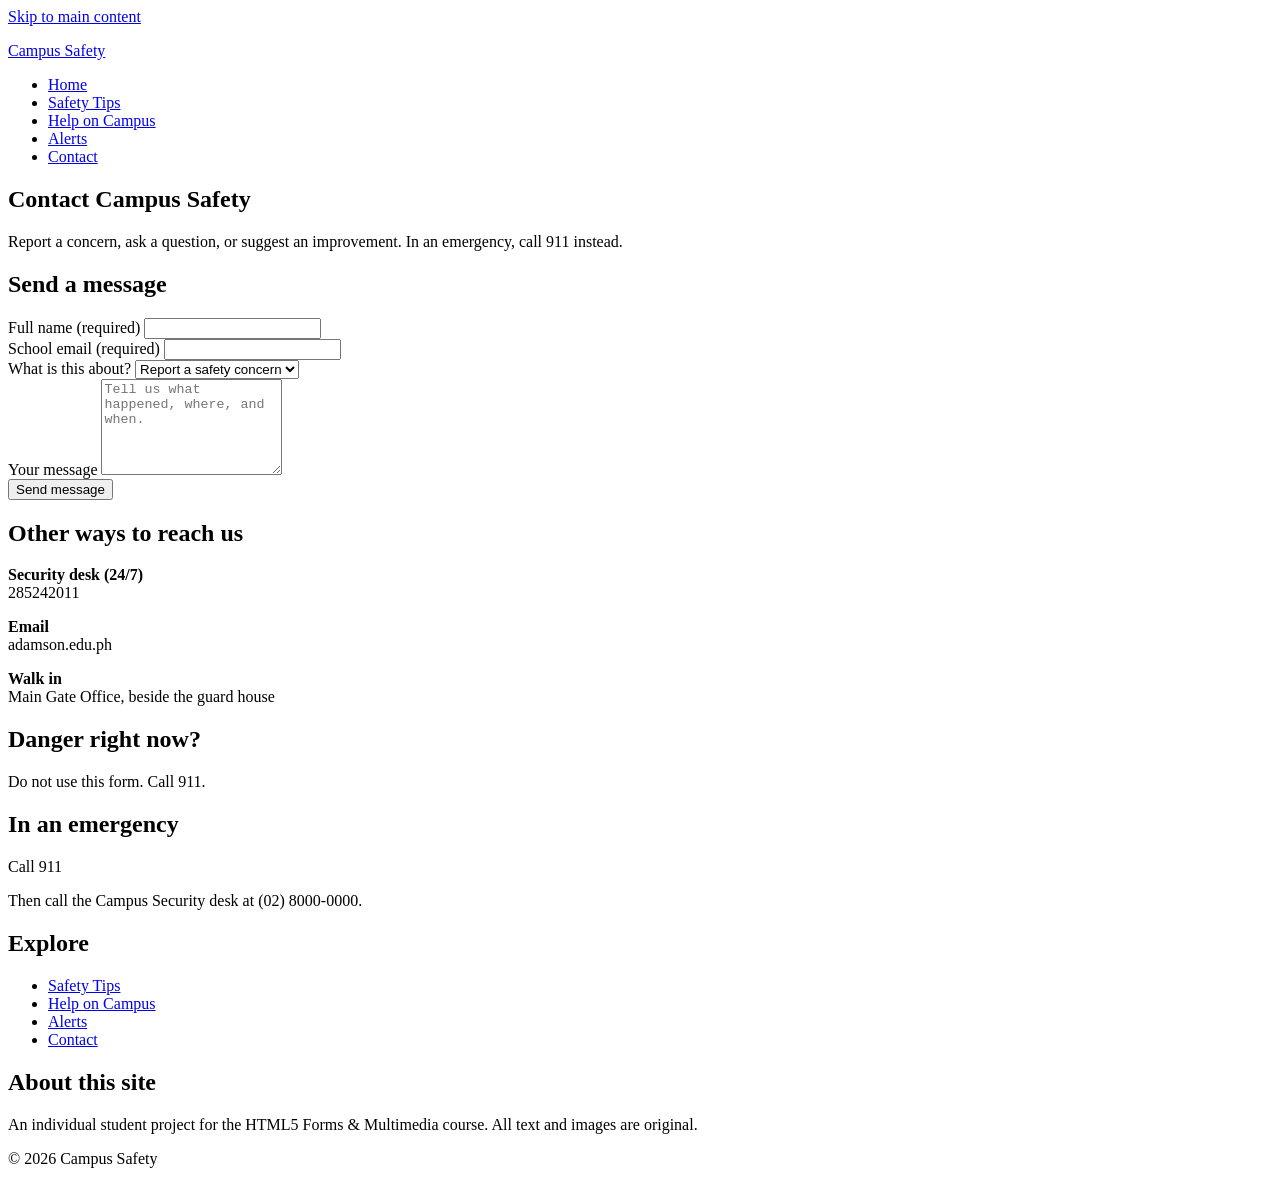
==== html/contact.html @ 2a19c450 "Add files via upload" ====
<!DOCTYPE html>
<html lang="en">
<head>
  <meta charset="UTF-8">
  <meta name="viewport" content="width=device-width, initial-scale=1">
  <meta name="description" content="Contact Campus Safety to report a concern or ask a question.">
  <title>Contact | Campus Safety</title>
  <link rel="stylesheet" href="css/style.css">
</head>
<body>
  <a class="skip-link" href="#main">Skip to main content</a>
  <header class="site-header">
    <div class="header-inner">
      <p class="brand"><a href="index.html">Campus Safety</a></p>
      <nav aria-label="Main navigation">
        <ul class="nav-list">
          <li><a href="index.html">Home</a></li>
          <li><a href="safety-tips.html">Safety Tips</a></li>
          <li><a href="resources.html">Help on Campus</a></li>
          <li><a href="alerts.html">Alerts</a></li>
          <li><a href="contact.html" aria-current="page">Contact</a></li>
        </ul>
      </nav>
    </div>
  </header>

  <main id="main">
    <section class="page-title">
      <h1>Contact Campus Safety</h1>
      <p class="lead">Report a concern, ask a question, or suggest an improvement. In an emergency, call 911 instead.</p>
    </section>

    <section class="section contact-layout">
      <form class="form" action="#" method="post">
        <h2>Send a message</h2>

        <div class="field">
          <label for="name">Full name <span class="req">(required)</span></label>
          <input type="text" id="name" name="name" autocomplete="name" required>
        </div>

        <div class="field">
          <label for="email">School email <span class="req">(required)</span></label>
          <input type="email" id="email" name="email" autocomplete="email" required>
        </div>

        <div class="field">
          <label for="topic">What is this about?</label>
          <select id="topic" name="topic">
            <option value="concern">Report a safety concern</option>
            <option value="escort">Night escort question</option>
            <option value="repair">Broken light or lock</option>
            <option value="alerts">Sign up for alerts</option>
            <option value="other">Something else</option>
          </select>
        </div>

        <div class="field">
          <label for="message">Your message</label>
          <textarea id="message" name="message" rows="6" placeholder="Tell us what happened, where, and when."></textarea>
        </div>

        <button type="submit" class="btn">Send message</button>
      </form>

      <aside class="contact-side">
        <article class="card">
          <h2>Other ways to reach us</h2>
          <p><strong>Security desk (24/7)</strong><br>285242011</p>
          <p><strong>Email</strong><br>adamson.edu.ph</p>
          <p><strong>Walk in</strong><br>Main Gate Office, beside the guard house</p>
        </article>
        <article class="card card-alert">
          <h2>Danger right now?</h2>
          <p>Do not use this form. Call 911.</p>
        </article>
      </aside>
    </section>
  </main>

  <footer class="site-footer">
    <div class="footer-grid">
      <section>
        <h2>In an emergency</h2>
        <p class="footer-big">Call 911</p>
        <p>Then call the Campus Security desk at (02) 8000-0000.</p>
      </section>
      <section>
        <h2>Explore</h2>
        <ul class="footer-links">
          <li><a href="safety-tips.html">Safety Tips</a></li>
          <li><a href="resources.html">Help on Campus</a></li>
          <li><a href="alerts.html">Alerts</a></li>
          <li><a href="contact.html">Contact</a></li>
        </ul>
      </section>
      <section>
        <h2>About this site</h2>
        <p>An individual student project for the HTML5 Forms &amp; Multimedia course. All text and images are original.</p>
      </section>
    </div>
    <p class="copyright">&copy; 2026 Campus Safety</p>
  </footer>
</body>
</html>
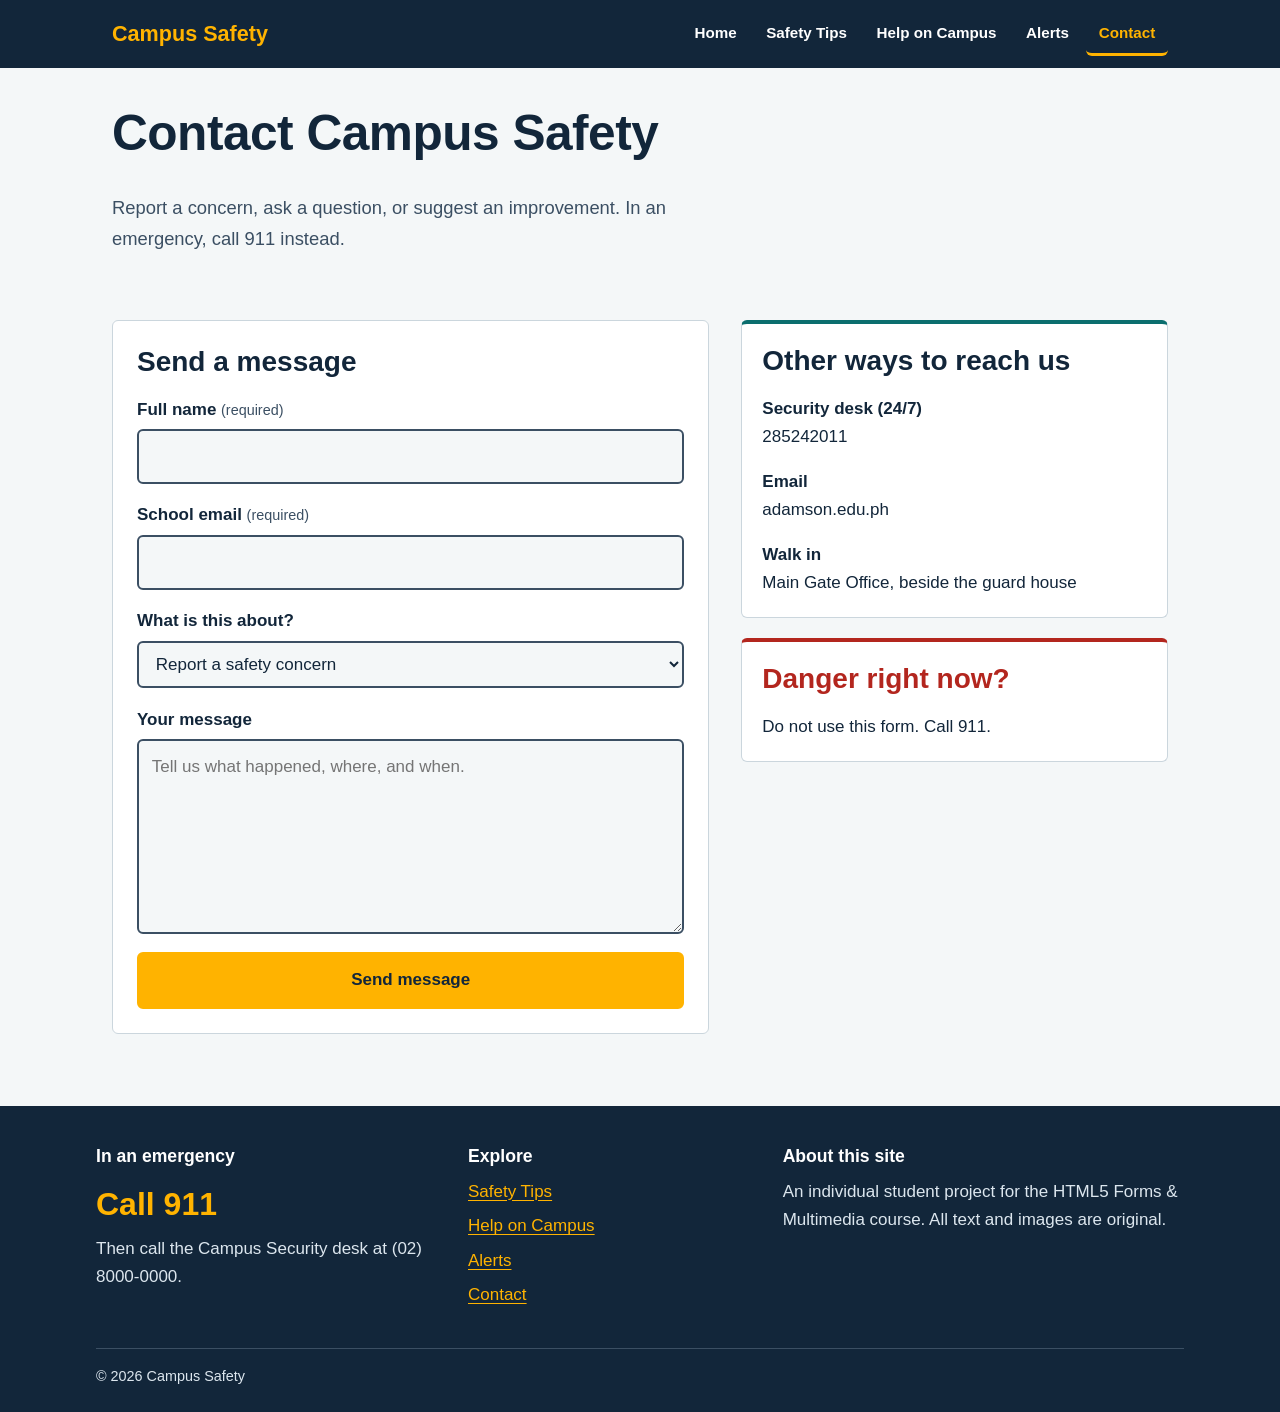
==== commit 67d40587: "Update stylesheet link path in contact.html" ====
--- a/html/contact.html
+++ b/html/contact.html
@@ -5,7 +5,7 @@
   <meta name="viewport" content="width=device-width, initial-scale=1">
   <meta name="description" content="Contact Campus Safety to report a concern or ask a question.">
   <title>Contact | Campus Safety</title>
-  <link rel="stylesheet" href="css/style.css">
+  <link rel="stylesheet" href="/css/style.css">
 </head>
 <body>
   <a class="skip-link" href="#main">Skip to main content</a>
--- a/css/style.css
+++ b/css/style.css
@@ -0,0 +1,250 @@
+/* Campus Safety - hand-written CSS, mobile first.
+   Breakpoints: phone (base), tablet 768px, desktop 1024px. */
+
+:root {
+  --ink: #12263A;
+  --ink-soft: #3B4F63;
+  --paper: #F4F7F8;
+  --white: #FFFFFF;
+  --amber: #FFB300;
+  --teal: #0B6E6E;
+  --teal-dark: #084F4F;
+  --alert: #B3261E;
+  --line: #CBD6DD;
+  --font-body: "Segoe UI", Verdana, Tahoma, sans-serif;
+  --font-head: "Trebuchet MS", "Segoe UI", Verdana, sans-serif;
+  --radius: 6px;
+  --gap: 1.25rem;
+  --max: 68rem;
+}
+
+*, *::before, *::after { box-sizing: border-box; }
+
+html { scroll-behavior: smooth; }
+
+body {
+  margin: 0;
+  font-family: var(--font-body);
+  font-size: 1.0625rem;
+  line-height: 1.65;
+  color: var(--ink);
+  background: var(--paper);
+}
+
+h1, h2, h3 {
+  font-family: var(--font-head);
+  line-height: 1.2;
+  margin: 0 0 0.6em;
+  color: var(--ink);
+}
+h1 { font-size: 2.1rem; letter-spacing: -0.01em; }
+h2 { font-size: 1.5rem; }
+h3 { font-size: 1.15rem; }
+p { margin: 0 0 1em; max-width: 62ch; }
+ul, ol { margin: 0 0 1em; padding-left: 1.3rem; }
+img { max-width: 100%; height: auto; display: block; }
+
+a { color: var(--teal); text-underline-offset: 3px; }
+a:hover { color: var(--teal-dark); text-decoration-thickness: 2px; }
+a:focus-visible, button:focus-visible, input:focus-visible,
+select:focus-visible, textarea:focus-visible, summary:focus-visible,
+audio:focus-visible {
+  outline: 3px solid var(--amber);
+  outline-offset: 2px;
+}
+
+.skip-link {
+  position: absolute; left: 0.5rem; top: -4rem;
+  background: var(--amber); color: var(--ink);
+  padding: 0.6rem 1rem; border-radius: var(--radius); z-index: 10;
+}
+.skip-link:focus { top: 0.5rem; }
+
+/* ---------- Header and nav (Flexbox) ---------- */
+.site-header { background: var(--ink); }
+.header-inner {
+  max-width: var(--max); margin: 0 auto; padding: 0.75rem 1rem;
+  display: flex; flex-direction: column; gap: 0.5rem;
+}
+.brand { margin: 0; font-family: var(--font-head); font-size: 1.35rem; font-weight: 700; }
+.brand a { color: var(--amber); text-decoration: none; }
+.brand a:hover { color: var(--white); }
+
+.nav-list {
+  list-style: none; margin: 0; padding: 0;
+  display: flex; flex-wrap: wrap; gap: 0.25rem;
+}
+.nav-list a {
+  display: block; padding: 0.5rem 0.8rem; border-radius: var(--radius);
+  color: var(--white); text-decoration: none; font-weight: 600; font-size: 0.95rem;
+  border-bottom: 3px solid transparent;
+}
+.nav-list a:hover { background: var(--ink-soft); color: var(--white); }
+.nav-list a[aria-current="page"] { border-bottom-color: var(--amber); color: var(--amber); }
+
+/* ---------- Hero ---------- */
+.hazard {
+  height: 12px;
+  background: repeating-linear-gradient(45deg, var(--amber) 0 16px, var(--ink) 16px 32px);
+}
+.hero { background: var(--ink); color: var(--white); }
+.hero h1, .hero h2 { color: var(--white); }
+.hero-inner {
+  max-width: var(--max); margin: 0 auto; padding: 2rem 1rem 2.5rem;
+  display: grid; gap: 2rem;
+}
+.lead { font-size: 1.15rem; color: inherit; }
+.page-title .lead { color: var(--ink-soft); }
+.hero .lead { color: #DCE6EE; }
+
+.emergency-card {
+  background: var(--amber); color: var(--ink);
+  padding: 1.25rem; border-radius: var(--radius);
+}
+.emergency-card h2 { color: var(--ink); font-size: 1.25rem; }
+.num-row {
+  display: flex; flex-direction: column; gap: 0.1rem;
+  margin: 0 0 0.9rem; max-width: none;
+  padding-bottom: 0.9rem; border-bottom: 2px solid rgba(18, 38, 58, 0.25);
+}
+.num-row:last-child { margin-bottom: 0; padding-bottom: 0; border-bottom: 0; }
+.num { font-family: var(--font-head); font-size: 2.6rem; font-weight: 800; line-height: 1; }
+.num-small { font-size: 1.5rem; }
+
+/* ---------- Layout blocks ---------- */
+.section { max-width: var(--max); margin: 0 auto; padding: 2.5rem 1rem; }
+.section-alt {
+  max-width: none; background: var(--white);
+  border-top: 1px solid var(--line); border-bottom: 1px solid var(--line);
+}
+.section-alt > * { max-width: var(--max); margin-left: auto; margin-right: auto; }
+.page-title {
+  max-width: var(--max); margin: 0 auto; padding: 2.25rem 1rem 0.5rem;
+}
+
+.card-grid { display: grid; gap: var(--gap); grid-template-columns: 1fr; }
+.card {
+  background: var(--white); border: 1px solid var(--line);
+  border-top: 4px solid var(--teal); border-radius: var(--radius);
+  padding: 1.25rem;
+}
+.section-alt .card { background: var(--paper); }
+.card p:last-child { margin-bottom: 0; }
+.meta { font-size: 0.92rem; color: var(--ink-soft); margin-top: 0.75rem; }
+.text-link { font-weight: 700; }
+
+.split { display: flex; flex-direction: column; gap: 1.75rem; }
+
+/* ---------- Figures and media ---------- */
+.figure { margin: 0; }
+.figure img {
+  width: 100%; border-radius: var(--radius); border: 1px solid var(--line);
+  background: var(--white);
+}
+figcaption { font-size: 0.92rem; color: var(--ink-soft); margin-top: 0.6rem; max-width: 62ch; }
+.media-figure {
+  margin: 0 0 1rem; padding: 1.25rem; background: var(--white);
+  border: 1px solid var(--line); border-radius: var(--radius);
+}
+.media-figure audio { width: 100%; }
+.transcript { background: var(--white); border: 1px solid var(--line); border-radius: var(--radius); padding: 0.75rem 1rem; }
+.transcript summary { cursor: pointer; font-weight: 700; color: var(--teal); }
+.transcript summary:hover { color: var(--teal-dark); }
+.transcript p { margin: 0.75rem 0 0; }
+
+/* ---------- Lists ---------- */
+.checklist { list-style: none; padding: 0; }
+.checklist li { padding: 0.5rem 0 0.5rem 2rem; position: relative; border-bottom: 1px solid var(--line); }
+.checklist li::before {
+  content: ""; position: absolute; left: 0.4rem; top: 0.95rem;
+  width: 0.55rem; height: 0.9rem; border: solid var(--teal);
+  border-width: 0 3px 3px 0; transform: rotate(40deg);
+}
+.steps { counter-reset: step; list-style: none; padding: 0; display: grid; gap: 0.9rem; }
+.steps li { counter-increment: step; position: relative; padding-left: 3rem; }
+.steps li::before {
+  content: counter(step); position: absolute; left: 0; top: 0;
+  width: 2.1rem; height: 2.1rem; border-radius: 50%;
+  background: var(--ink); color: var(--amber);
+  display: flex; align-items: center; justify-content: center;
+  font-family: var(--font-head); font-weight: 700;
+}
+
+/* ---------- Alert levels (text label + color) ---------- */
+.level { border-top-width: 8px; }
+.level-advisory { border-top-color: var(--teal); }
+.level-watch { border-top-color: var(--amber); }
+.level-emergency { border-top-color: var(--alert); }
+
+/* ---------- Buttons ---------- */
+.btn {
+  display: inline-block; padding: 0.8rem 1.4rem; border: 2px solid var(--amber);
+  background: var(--amber); color: var(--ink); font: inherit; font-weight: 700;
+  border-radius: var(--radius); text-decoration: none; cursor: pointer;
+  transition: background 0.15s, color 0.15s, border-color 0.15s;
+}
+.btn:hover { background: var(--ink); color: var(--amber); border-color: var(--ink); }
+.btn-outline { background: transparent; border-color: var(--ink); color: var(--ink); }
+.btn-outline:hover { background: var(--ink); color: var(--amber); }
+
+/* ---------- Form (stacked on phone) ---------- */
+.contact-layout { display: grid; gap: 2rem; }
+.form {
+  background: var(--white); border: 1px solid var(--line);
+  border-radius: var(--radius); padding: 1.5rem;
+}
+.field { display: flex; flex-direction: column; gap: 0.35rem; margin-bottom: 1.1rem; }
+label { font-weight: 700; }
+.req { font-weight: 400; color: var(--ink-soft); font-size: 0.9rem; }
+input, select, textarea {
+  width: 100%; font: inherit; color: var(--ink);
+  padding: 0.7rem 0.8rem; background: var(--paper);
+  border: 2px solid var(--ink-soft); border-radius: var(--radius);
+  transition: border-color 0.15s, background 0.15s;
+}
+input:hover, select:hover, textarea:hover { border-color: var(--ink); }
+input:focus, select:focus, textarea:focus { background: var(--white); border-color: var(--teal); }
+textarea { resize: vertical; min-height: 8rem; }
+.form .btn { width: 100%; }
+.contact-side { display: grid; gap: var(--gap); align-content: start; }
+.card-alert { border-top-color: var(--alert); }
+.card-alert h2 { color: var(--alert); }
+
+/* ---------- Footer (Grid) ---------- */
+.site-footer { background: var(--ink); color: #DCE6EE; margin-top: 2rem; padding: 2.5rem 1rem 1.5rem; }
+.footer-grid { max-width: var(--max); margin: 0 auto; display: grid; gap: 1.75rem; }
+.site-footer h2 { color: var(--white); font-size: 1.1rem; }
+.site-footer a { color: var(--amber); }
+.site-footer a:hover { color: var(--white); }
+.footer-big { font-family: var(--font-head); font-size: 2rem; font-weight: 800; color: var(--amber); margin-bottom: 0.25rem; }
+.footer-links { list-style: none; padding: 0; margin: 0; }
+.footer-links li { margin-bottom: 0.4rem; }
+.copyright { max-width: var(--max); margin: 2rem auto 0; padding-top: 1rem; border-top: 1px solid var(--ink-soft); font-size: 0.9rem; }
+
+/* ---------- Tablet ---------- */
+@media (min-width: 768px) {
+  h1 { font-size: 2.6rem; }
+  h2 { font-size: 1.75rem; }
+  .header-inner { flex-direction: row; justify-content: space-between; align-items: center; }
+  .card-grid { grid-template-columns: repeat(2, 1fr); }
+  .footer-grid { grid-template-columns: repeat(2, 1fr); }
+  .num-row { flex-direction: row; align-items: baseline; gap: 1rem; }
+  .num { min-width: 4.5ch; }
+}
+
+/* ---------- Desktop ---------- */
+@media (min-width: 1024px) {
+  h1 { font-size: 3.1rem; }
+  .hero-inner { grid-template-columns: 1.3fr 1fr; align-items: center; padding: 3.5rem 1rem 4rem; }
+  .card-grid { grid-template-columns: repeat(3, 1fr); }
+  .split { flex-direction: row; align-items: center; gap: 3rem; }
+  .split > * { flex: 1 1 0; }
+  .contact-layout { grid-template-columns: 1.4fr 1fr; align-items: start; }
+  .footer-grid { grid-template-columns: 1.2fr 1fr 1.4fr; }
+  .num-row { flex-direction: column; gap: 0.1rem; }
+}
+
+@media (prefers-reduced-motion: reduce) {
+  html { scroll-behavior: auto; }
+  * { transition: none !important; }
+}
